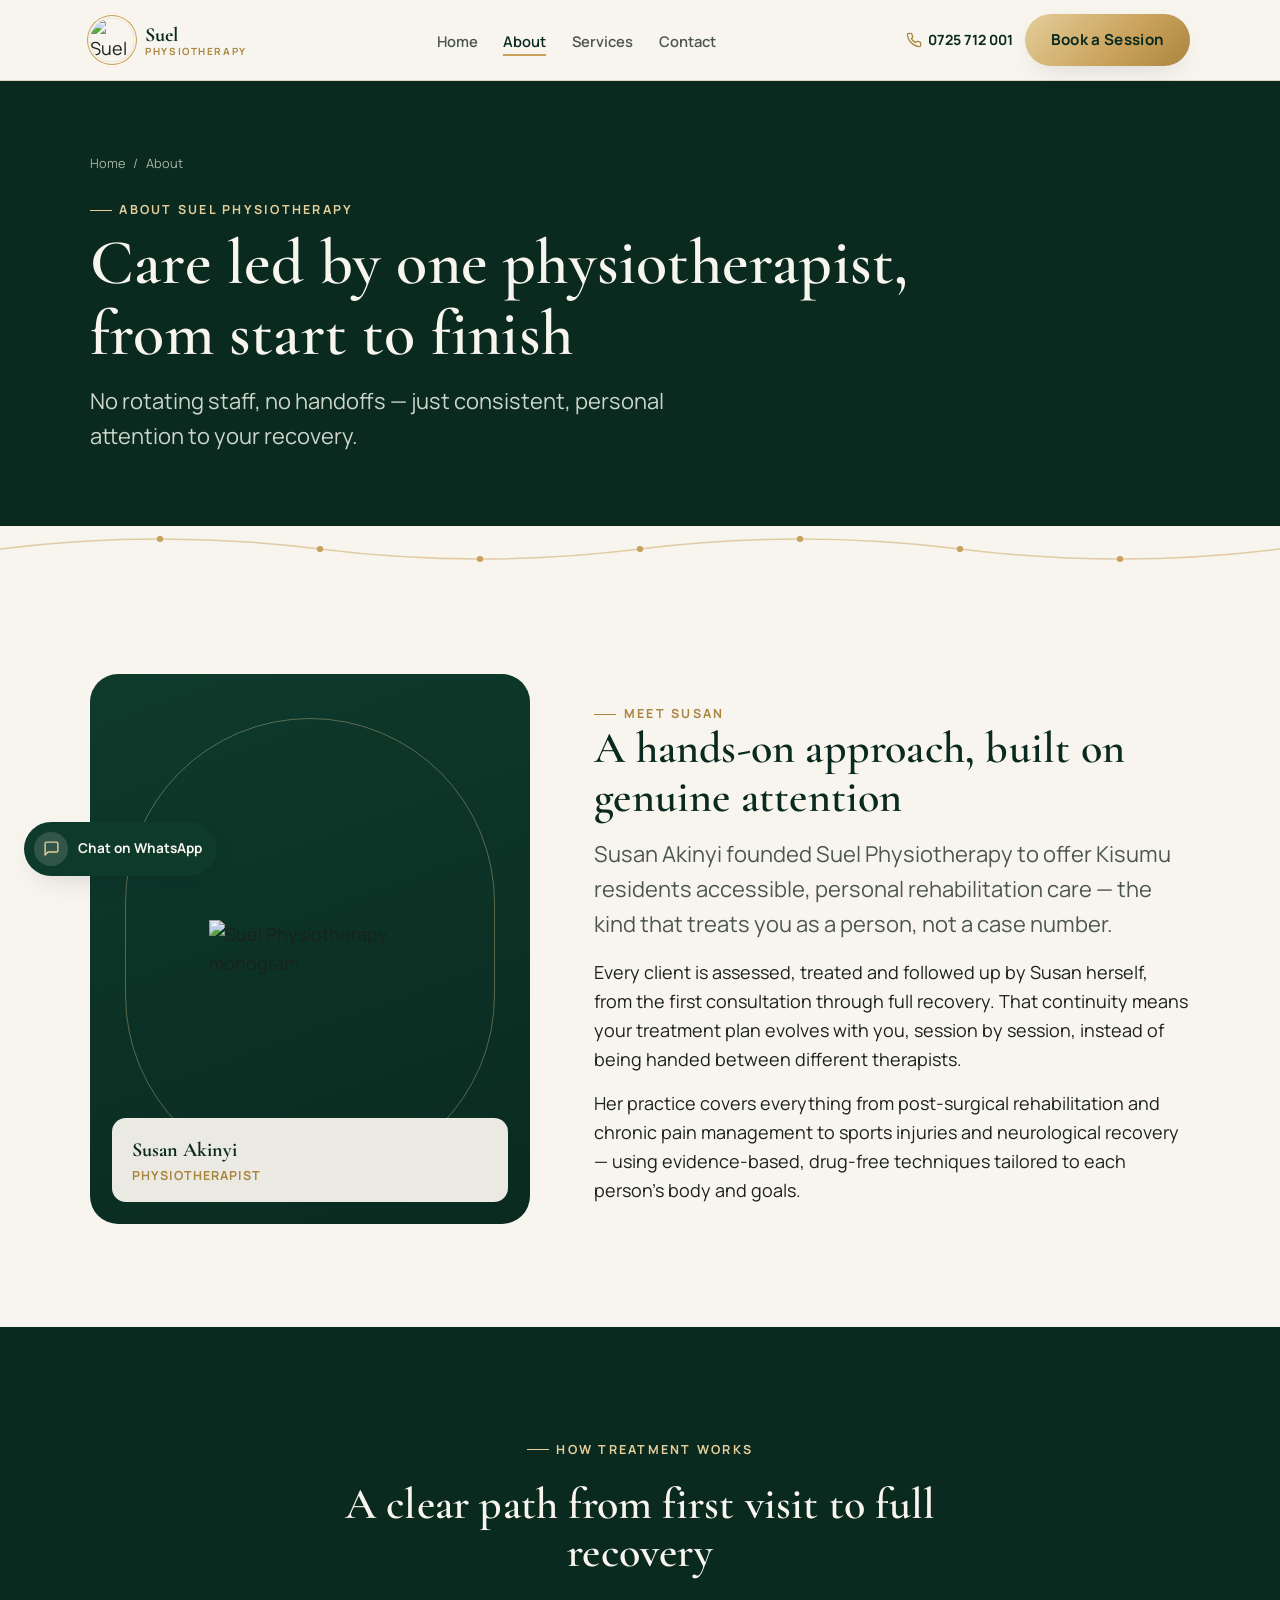
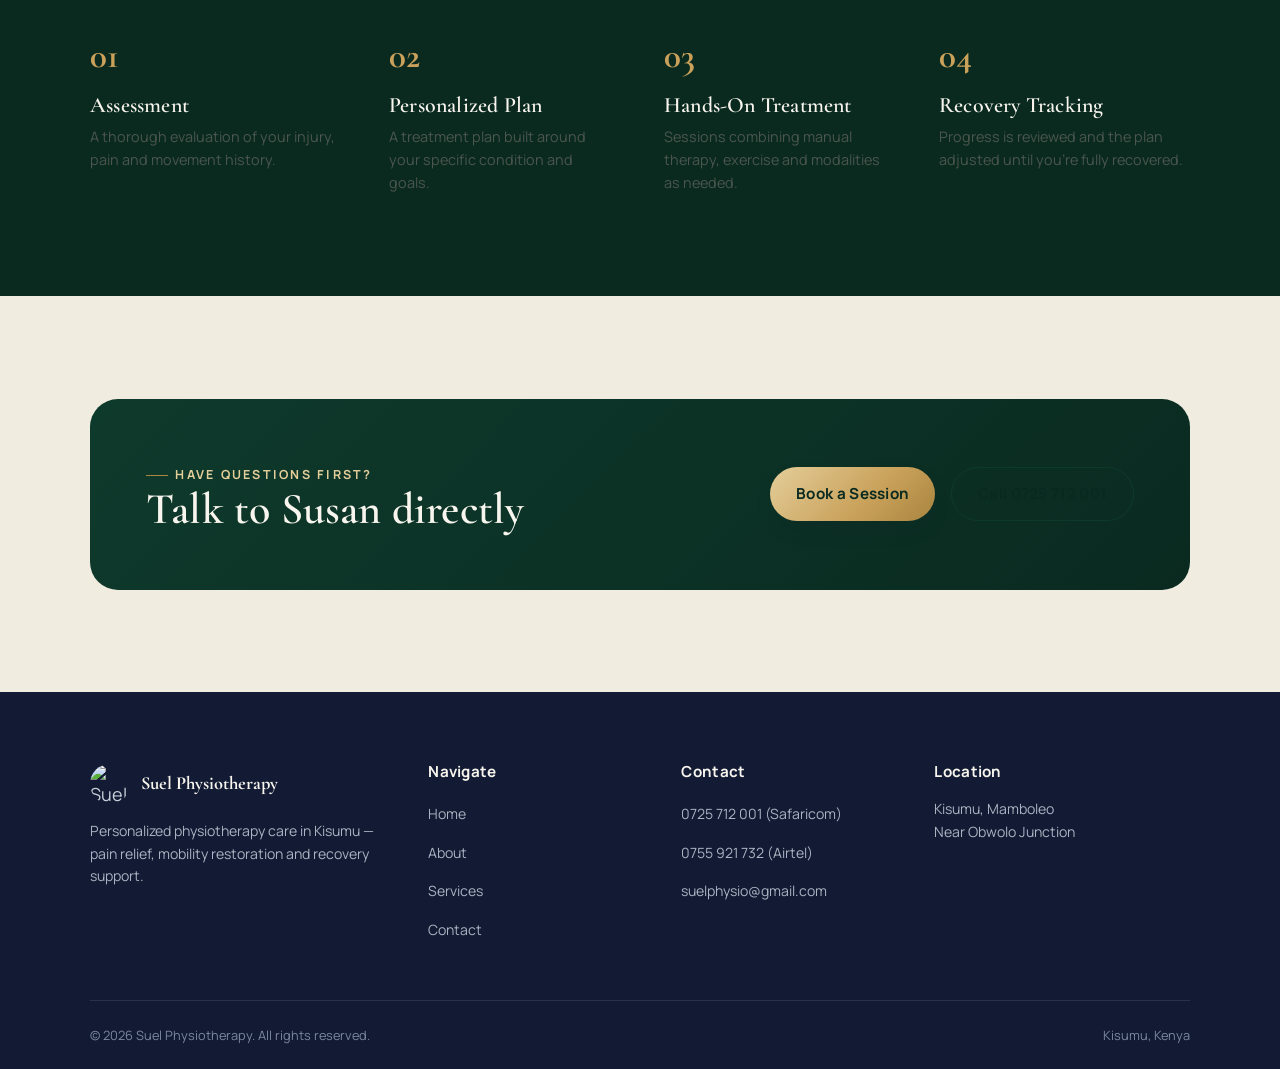
==== about.html @ ade8b3a9 "Initial commit" ====
<!DOCTYPE html>
<html lang="en">
<head>
<meta charset="UTF-8">
<meta name="viewport" content="width=device-width, initial-scale=1.0">
<title>About Susan Akinyi — Suel Physiotherapy</title>
<meta name="description" content="Meet Susan Akinyi, the physiotherapist behind Suel Physiotherapy in Kisumu. Learn her approach to personalized, hands-on recovery care.">
<link rel="icon" type="image/jpeg" href="assets/logo.jpg">
<link rel="stylesheet" href="css/styles.css">
</head>
<body>

<a class="visually-hidden" href="#main">Skip to content</a>

<header class="site-header">
  <nav class="nav container" aria-label="Primary">
    <a href="index.html" class="brand">
      <img src="assets/logo.jpg" alt="Suel Physiotherapy logo">
      <span class="brand-text">
        <span class="name">Suel</span>
        <span class="tag">Physiotherapy</span>
      </span>
    </a>
    <ul class="nav-links" id="navLinks">
      <li><a href="index.html">Home</a></li>
      <li><a href="about.html" aria-current="page">About</a></li>
      <li><a href="services.html">Services</a></li>
      <li><a href="contact.html">Contact</a></li>
    </ul>
    <div class="nav-cta">
      <a class="nav-call" href="tel:+254725712001">
        <svg viewBox="0 0 24 24" fill="none" stroke-width="2" stroke-linecap="round" stroke-linejoin="round"><path d="M22 16.92v3a2 2 0 0 1-2.18 2 19.79 19.79 0 0 1-8.63-3.07 19.5 19.5 0 0 1-6-6 19.79 19.79 0 0 1-3.07-8.67A2 2 0 0 1 4.11 2h3a2 2 0 0 1 2 1.72c.127.96.362 1.903.7 2.81a2 2 0 0 1-.45 2.11L8.09 9.91a16 16 0 0 0 6 6l1.27-1.27a2 2 0 0 1 2.11-.45c.907.338 1.85.573 2.81.7A2 2 0 0 1 22 16.92z"/></svg>
        0725 712 001
      </a>
      <a class="btn btn-primary" href="contact.html">Book a Session</a>
    </div>
    <button class="nav-toggle" id="navToggle" aria-label="Toggle menu" aria-expanded="false" aria-controls="navLinks">
      <span></span><span></span><span></span>
    </button>
  </nav>
</header>

<main id="main">

  <section class="page-intro on-dark">
    <div class="container">
      <div class="breadcrumb"><a href="index.html">Home</a> <span>/</span> <span>About</span></div>
      <span class="eyebrow">About Suel Physiotherapy</span>
      <h1>Care led by one physiotherapist,<br>from start to finish</h1>
      <p class="lede">No rotating staff, no handoffs — just consistent, personal attention to your recovery.</p>
    </div>
  </section>

  <svg class="spine-divider" viewBox="0 0 1200 46" preserveAspectRatio="none" aria-hidden="true">
    <path d="M0 23 Q150 3 300 23 T600 23 T900 23 T1200 23" fill="none" stroke-width="1.5" opacity="0.5"/>
    <circle cx="150" cy="13" r="3"/><circle cx="300" cy="23" r="3"/><circle cx="450" cy="33" r="3"/>
    <circle cx="600" cy="23" r="3"/><circle cx="750" cy="13" r="3"/><circle cx="900" cy="23" r="3"/><circle cx="1050" cy="33" r="3"/>
  </svg>

  <section>
    <div class="container split">
      <div class="split-media reveal">
        <div class="ring-deco"></div>
        <img src="assets/logo.jpg" alt="Suel Physiotherapy monogram">
        <div class="credential-pill">
          <div class="name">Susan Akinyi</div>
          <div class="role">Physiotherapist</div>
        </div>
      </div>
      <div class="split-copy reveal">
        <span class="eyebrow">Meet Susan</span>
        <h2>A hands-on approach, built on genuine attention</h2>
        <p class="lede">Susan Akinyi founded Suel Physiotherapy to offer Kisumu residents accessible, personal rehabilitation care — the kind that treats you as a person, not a case number.</p>
        <p>Every client is assessed, treated and followed up by Susan herself, from the first consultation through full recovery. That continuity means your treatment plan evolves with you, session by session, instead of being handed between different therapists.</p>
        <p>Her practice covers everything from post-surgical rehabilitation and chronic pain management to sports injuries and neurological recovery — using evidence-based, drug-free techniques tailored to each person's body and goals.</p>
      </div>
    </div>
  </section>

  <section class="bg-forest on-dark">
    <div class="container">
      <div class="section-head center reveal">
        <span class="eyebrow">How treatment works</span>
        <h2>A clear path from first visit to full recovery</h2>
      </div>

      <div class="steps">
        <div class="step reveal">
          <span class="step-index">01</span>
          <h4>Assessment</h4>
          <p>A thorough evaluation of your injury, pain and movement history.</p>
        </div>
        <div class="step reveal">
          <span class="step-index">02</span>
          <h4>Personalized Plan</h4>
          <p>A treatment plan built around your specific condition and goals.</p>
        </div>
        <div class="step reveal">
          <span class="step-index">03</span>
          <h4>Hands-On Treatment</h4>
          <p>Sessions combining manual therapy, exercise and modalities as needed.</p>
        </div>
        <div class="step reveal">
          <span class="step-index">04</span>
          <h4>Recovery Tracking</h4>
          <p>Progress is reviewed and the plan adjusted until you're fully recovered.</p>
        </div>
      </div>
    </div>
  </section>

  <section class="bg-alt">
    <div class="container">
      <div class="cta-banner reveal" style="background: linear-gradient(135deg, var(--forest), var(--forest-darker));">
        <div>
          <span class="eyebrow" style="color: var(--gold-soft);">Have questions first?</span>
          <h2>Talk to Susan directly</h2>
        </div>
        <div class="cta-actions">
          <a class="btn btn-primary" href="contact.html">Book a Session</a>
          <a class="btn btn-secondary" href="tel:+254725712001">Call 0725 712 001</a>
        </div>
      </div>
    </div>
  </section>

</main>

<footer class="site-footer">
  <div class="container">
    <div class="footer-grid">
      <div class="footer-col">
        <div class="footer-brand">
          <img src="assets/logo.jpg" alt="Suel Physiotherapy logo">
          <span class="name">Suel Physiotherapy</span>
        </div>
        <p class="desc">Personalized physiotherapy care in Kisumu — pain relief, mobility restoration and recovery support.</p>
      </div>
      <div class="footer-col">
        <h4>Navigate</h4>
        <ul>
          <li><a href="index.html">Home</a></li>
          <li><a href="about.html">About</a></li>
          <li><a href="services.html">Services</a></li>
          <li><a href="contact.html">Contact</a></li>
        </ul>
      </div>
      <div class="footer-col">
        <h4>Contact</h4>
        <ul>
          <li><a href="tel:+254725712001">0725 712 001 (Safaricom)</a></li>
          <li><a href="tel:+254755921732">0755 921 732 (Airtel)</a></li>
          <li><a href="mailto:suelphysio@gmail.com">suelphysio@gmail.com</a></li>
        </ul>
      </div>
      <div class="footer-col">
        <h4>Location</h4>
        <p>Kisumu, Mamboleo<br>Near Obwolo Junction</p>
      </div>
    </div>
    <div class="footer-bottom">
      <span>&copy; <span id="year"></span> Suel Physiotherapy. All rights reserved.</span>
      <span>Kisumu, Kenya</span>
    </div>
  </div>
</footer>

<a class="whatsapp-fab" href="https://wa.me/254755921732?text=Hi%20Suel%20Physiotherapy%2C%20I%27d%20like%20to%20book%20a%20session." target="_blank" rel="noopener">
  <span class="ic"><svg viewBox="0 0 24 24" fill="none" stroke-width="2" stroke-linecap="round" stroke-linejoin="round"><path d="M21 15a2 2 0 0 1-2 2H7l-4 4V5a2 2 0 0 1 2-2h14a2 2 0 0 1 2 2z"/></svg></span>
  <span>Chat on WhatsApp</span>
</a>

<button class="back-to-top" id="backToTop" aria-label="Back to top">
  <svg viewBox="0 0 24 24" fill="none" stroke-width="2" stroke-linecap="round" stroke-linejoin="round"><path d="M18 15l-6-6-6 6"/></svg>
</button>

<script src="js/main.js"></script>
</body>
</html>
---- css/styles.css ----
/* ==========================================================================
   SUEL PHYSIOTHERAPY — Design System
   Palette: forest green + navy + metallic gold, on a warm ivory canvas
   Type: Cormorant Garamond (display) + Manrope (body/utility)
   Signature motif: beaded spine curve (echoes the logo mark)
   ========================================================================== */

@import url('https://fonts.googleapis.com/css2?family=Cormorant+Garamond:ital,wght@0,400;0,500;0,600;0,700;1,500&family=Manrope:wght@400;500;600;700;800&display=swap');

:root {
  /* Color tokens */
  --forest: #0e3a2c;
  --forest-darker: #0a2a20;
  --forest-tint: #eaf1ec;
  --navy: #121b33;
  --gold: #c9a15a;
  --gold-soft: #e4ce9a;
  --gold-dim: #a9853f;
  --cream: #f8f5ee;
  --cream-alt: #f1ece0;
  --ink: #1b211d;
  --ink-soft: #4b564e;
  --ink-faint: #7c887f;
  --line: #ddd5c2;
  --white: #ffffff;

  /* Type scale */
  --font-display: 'Cormorant Garamond', Georgia, serif;
  --font-body: 'Manrope', -apple-system, BlinkMacSystemFont, 'Segoe UI', sans-serif;

  --step-0: clamp(1rem, 0.95rem + 0.25vw, 1.125rem);
  --step-1: clamp(1.125rem, 1.05rem + 0.4vw, 1.375rem);
  --step-2: clamp(1.5rem, 1.35rem + 0.75vw, 2rem);
  --step-3: clamp(2rem, 1.7rem + 1.4vw, 2.75rem);
  --step-4: clamp(2.5rem, 2rem + 2.5vw, 4rem);

  /* Layout */
  --container: 1180px;
  --radius-sm: 6px;
  --radius-md: 14px;
  --radius-lg: 28px;
  --shadow-soft: 0 20px 50px -25px rgba(14, 58, 44, 0.35);
  --shadow-card: 0 10px 30px -15px rgba(18, 27, 51, 0.25);
  --ease: cubic-bezier(0.22, 1, 0.36, 1);
}

/* ---------- Reset ---------- */
*, *::before, *::after { box-sizing: border-box; }
html { scroll-behavior: smooth; }
@media (prefers-reduced-motion: reduce) {
  html { scroll-behavior: auto; }
  *, *::before, *::after {
    animation-duration: 0.01ms !important;
    animation-iteration-count: 1 !important;
    transition-duration: 0.01ms !important;
    scroll-behavior: auto !important;
  }
}
body, h1, h2, h3, h4, p, figure, blockquote { margin: 0; }
ul, ol { margin: 0; padding: 0; list-style: none; }
img { max-width: 100%; display: block; }
a { color: inherit; text-decoration: none; }
button { font: inherit; cursor: pointer; border: none; background: none; color: inherit; }
input, textarea, select { font: inherit; color: inherit; }

body {
  font-family: var(--font-body);
  background: var(--cream);
  color: var(--ink);
  font-size: var(--step-0);
  line-height: 1.6;
  -webkit-font-smoothing: antialiased;
}

.container {
  width: 100%;
  max-width: var(--container);
  margin-inline: auto;
  padding-inline: clamp(1.25rem, 4vw, 2.5rem);
}

/* visible keyboard focus everywhere */
a:focus-visible, button:focus-visible, input:focus-visible,
textarea:focus-visible, select:focus-visible {
  outline: 2px solid var(--gold);
  outline-offset: 3px;
  border-radius: 4px;
}

.visually-hidden {
  position: absolute; width: 1px; height: 1px;
  padding: 0; margin: -1px; overflow: hidden;
  clip: rect(0,0,0,0); white-space: nowrap; border: 0;
}

/* ---------- Typography helpers ---------- */
h1, h2, h3, h4 {
  font-family: var(--font-display);
  font-weight: 600;
  color: var(--forest-darker);
  line-height: 1.1;
  letter-spacing: 0.2px;
}
h1 { font-size: var(--step-4); }
h2 { font-size: var(--step-3); }
h3 { font-size: var(--step-2); font-weight: 600; }
h4 { font-size: var(--step-1); font-weight: 600; }

.eyebrow {
  display: inline-flex;
  align-items: center;
  gap: 0.6em;
  font-family: var(--font-body);
  font-size: 0.78rem;
  font-weight: 700;
  letter-spacing: 0.18em;
  text-transform: uppercase;
  color: var(--gold-dim);
}
.eyebrow::before {
  content: '';
  width: 22px;
  height: 1px;
  background: var(--gold-dim);
}

.lede {
  font-size: var(--step-1);
  color: var(--ink-soft);
  max-width: 46ch;
}

.on-dark { color: var(--cream); }
.on-dark h1, .on-dark h2, .on-dark h3, .on-dark h4 { color: var(--cream); }
.on-dark .lede { color: #cdd6cd; }
.on-dark .eyebrow { color: var(--gold-soft); }
.on-dark .eyebrow::before { background: var(--gold-soft); }

/* ---------- Buttons ---------- */
.btn {
  display: inline-flex;
  align-items: center;
  justify-content: center;
  gap: 0.6em;
  padding: 0.9em 1.7em;
  border-radius: 999px;
  font-weight: 700;
  font-size: 0.95rem;
  letter-spacing: 0.02em;
  transition: transform 0.25s var(--ease), box-shadow 0.25s var(--ease), background 0.25s var(--ease), color 0.25s var(--ease);
  white-space: nowrap;
}
.btn-primary {
  background: linear-gradient(135deg, var(--gold-soft), var(--gold) 60%, var(--gold-dim));
  color: var(--forest-darker);
  box-shadow: var(--shadow-card);
}
.btn-primary:hover { transform: translateY(-2px); box-shadow: 0 16px 30px -12px rgba(201, 161, 90, 0.55); }
.btn-secondary {
  background: transparent;
  color: var(--forest-darker);
  border: 1.5px solid var(--forest);
}
.btn-secondary:hover { background: var(--forest); color: var(--cream); transform: translateY(-2px); }
.on-dark .btn-secondary { color: var(--cream); border-color: rgba(248,245,238,0.45); }
.on-dark .btn-secondary:hover { background: var(--cream); color: var(--forest-darker); }
.btn-block { width: 100%; }
.btn[disabled] { opacity: 0.6; pointer-events: none; }

/* ---------- Header / Nav ---------- */
.site-header {
  position: sticky;
  top: 0;
  z-index: 100;
  background: rgba(248, 245, 238, 0.9);
  backdrop-filter: blur(10px);
  border-bottom: 1px solid var(--line);
}
.nav {
  display: flex;
  align-items: center;
  justify-content: space-between;
  padding-block: 0.9rem;
}
.brand {
  display: flex;
  align-items: center;
  gap: 0.7rem;
}
.brand img {
  width: 44px;
  height: 44px;
  border-radius: 50%;
  object-fit: cover;
  box-shadow: 0 0 0 2px var(--cream), 0 0 0 3px var(--gold);
}
.brand-text {
  display: flex;
  flex-direction: column;
  line-height: 1.1;
}
.brand-text .name {
  font-family: var(--font-display);
  font-weight: 700;
  font-size: 1.25rem;
  color: var(--forest-darker);
}
.brand-text .tag {
  font-size: 0.62rem;
  letter-spacing: 0.16em;
  text-transform: uppercase;
  color: var(--gold-dim);
  font-weight: 700;
}

.nav-links {
  display: flex;
  align-items: center;
  gap: clamp(1rem, 2vw, 2.2rem);
}
.nav-links a {
  font-weight: 600;
  font-size: 0.92rem;
  color: var(--ink-soft);
  position: relative;
  padding-block: 0.3rem;
}
.nav-links a::after {
  content: '';
  position: absolute;
  left: 0; bottom: 0;
  height: 2px;
  width: 0;
  background: var(--gold);
  transition: width 0.3s var(--ease);
}
.nav-links a:hover, .nav-links a[aria-current="page"] { color: var(--forest-darker); }
.nav-links a:hover::after, .nav-links a[aria-current="page"]::after { width: 100%; }

.nav-cta { display: flex; align-items: center; gap: 0.75rem; }
.nav-call {
  display: flex;
  align-items: center;
  gap: 0.4rem;
  font-weight: 700;
  font-size: 0.88rem;
  color: var(--forest-darker);
}
.nav-call svg { width: 16px; height: 16px; stroke: var(--gold-dim); }

.nav-toggle {
  display: none;
  flex-direction: column;
  gap: 5px;
  padding: 8px;
}
.nav-toggle span {
  width: 24px; height: 2px;
  background: var(--forest-darker);
  border-radius: 2px;
  transition: transform 0.3s var(--ease), opacity 0.3s var(--ease);
}

@media (max-width: 860px) {
  .nav-links {
    position: fixed;
    inset: 0 0 auto auto;
    top: 0;
    height: 100vh;
    width: min(78vw, 320px);
    background: var(--forest-darker);
    flex-direction: column;
    justify-content: center;
    align-items: flex-start;
    padding: 2rem clamp(1.5rem, 6vw, 2.5rem);
    transform: translateX(100%);
    transition: transform 0.4s var(--ease);
  }
  .nav-links.is-open { transform: translateX(0); }
  .nav-links a { color: var(--cream); font-size: 1.15rem; }
  .nav-links a::after { background: var(--gold-soft); }
  .nav-cta { display: none; }
  .nav-toggle { display: flex; }
  .nav-toggle[aria-expanded="true"] span:nth-child(1) { transform: translateY(7px) rotate(45deg); }
  .nav-toggle[aria-expanded="true"] span:nth-child(2) { opacity: 0; }
  .nav-toggle[aria-expanded="true"] span:nth-child(3) { transform: translateY(-7px) rotate(-45deg); }
}

/* ---------- Sections ---------- */
section { padding-block: clamp(3.5rem, 8vw, 6.5rem); }
.section-head { max-width: 640px; margin-bottom: clamp(2rem, 5vw, 3.25rem); }
.section-head.center { margin-inline: auto; text-align: center; }
.section-head > .eyebrow { margin-bottom: 0.9rem; }
.section-head h2 { margin-top: 0.35rem; }
.section-head .lede { margin-top: 0.9rem; }
.section-head.center .lede { margin-inline: auto; }

.bg-forest { background: var(--forest-darker); }
.bg-alt { background: var(--cream-alt); }
.bg-navy { background: var(--navy); }

/* ---------- Spine motif (signature element) ---------- */
.spine-divider {
  width: 100%;
  height: 46px;
  display: block;
}
.spine-divider path { stroke: var(--gold); }
.spine-divider circle { fill: var(--gold); }

.spine-watermark {
  position: absolute;
  pointer-events: none;
  opacity: 0.08;
  z-index: 0;
}

/* ---------- Hero ---------- */
.hero {
  position: relative;
  overflow: hidden;
  background: radial-gradient(120% 100% at 100% 0%, #123f30 0%, var(--forest-darker) 55%);
  padding-block: clamp(3rem, 9vw, 6rem);
}
.hero-grid {
  display: grid;
  grid-template-columns: 1.1fr 0.9fr;
  gap: clamp(2rem, 5vw, 4rem);
  align-items: center;
}
.hero-copy .eyebrow { color: var(--gold-soft); }
.hero-copy h1 {
  margin-top: 0.6rem;
  color: var(--cream);
}
.hero-copy h1 em {
  font-style: italic;
  color: var(--gold-soft);
}
.hero-copy .lede { margin-top: 1.1rem; color: #d3dbd2; }
.hero-actions {
  display: flex;
  flex-wrap: wrap;
  gap: 1rem;
  margin-top: 2rem;
}
.hero-trust {
  display: flex;
  gap: clamp(1.25rem, 3vw, 2.5rem);
  margin-top: 2.75rem;
  flex-wrap: wrap;
}
.hero-trust div strong {
  display: block;
  font-family: var(--font-display);
  font-size: 1.9rem;
  color: var(--gold-soft);
}
.hero-trust div span {
  font-size: 0.78rem;
  color: #b9c3b8;
  letter-spacing: 0.02em;
}

.hero-visual {
  position: relative;
  aspect-ratio: 1 / 1;
  display: flex;
  align-items: center;
  justify-content: center;
}
.hero-ring {
  position: absolute;
  border-radius: 50%;
  border: 1px solid rgba(228, 206, 154, 0.25);
}
.hero-ring.r1 { inset: 0; }
.hero-ring.r2 { inset: 10%; border-color: rgba(228, 206, 154, 0.4); }
.hero-badge {
  position: relative;
  width: 62%;
  aspect-ratio: 1/1;
  border-radius: 50%;
  background: linear-gradient(155deg, #163f30, #0a2a20);
  box-shadow: 0 30px 70px -25px rgba(0,0,0,0.6), inset 0 0 0 2px rgba(201,161,90,0.5);
  display: flex;
  align-items: center;
  justify-content: center;
  overflow: hidden;
}
.hero-badge img { width: 78%; border-radius: 50%; }
.hero-float-card {
  position: absolute;
  background: var(--cream);
  color: var(--ink);
  padding: 0.9rem 1.15rem;
  border-radius: var(--radius-md);
  box-shadow: var(--shadow-soft);
  display: flex;
  align-items: center;
  gap: 0.7rem;
  font-size: 0.85rem;
  font-weight: 700;
  max-width: 190px;
}
.hero-float-card.fc-1 { top: 6%; left: -6%; }
.hero-float-card.fc-2 { bottom: 4%; right: -8%; }
.hero-float-card .dot {
  width: 34px; height: 34px;
  border-radius: 50%;
  background: var(--forest-tint);
  display: flex; align-items: center; justify-content: center;
  flex-shrink: 0;
}
.hero-float-card .dot svg { width: 17px; height: 17px; stroke: var(--forest); }
.hero-float-card span { color: var(--ink-faint); font-weight: 600; display: block; font-size: 0.72rem; }

@media (max-width: 900px) {
  .hero-grid { grid-template-columns: 1fr; }
  .hero-visual { max-width: 380px; margin-inline: auto; }
  .hero-float-card { display: none; }
}

/* ---------- Why grid ---------- */
.why-grid {
  display: grid;
  grid-template-columns: repeat(4, 1fr);
  gap: 1.5rem;
}
.why-card {
  background: var(--white);
  border: 1px solid var(--line);
  border-radius: var(--radius-md);
  padding: 1.75rem 1.5rem;
  transition: transform 0.3s var(--ease), box-shadow 0.3s var(--ease), border-color 0.3s var(--ease);
}
.why-card:hover { transform: translateY(-6px); box-shadow: var(--shadow-card); border-color: var(--gold-soft); }
.why-icon {
  width: 48px; height: 48px;
  border-radius: 50%;
  background: var(--forest-tint);
  display: flex; align-items: center; justify-content: center;
  margin-bottom: 1.1rem;
}
.why-icon svg { width: 22px; height: 22px; stroke: var(--forest); }
.why-card h4 { margin-bottom: 0.5rem; }
.why-card p { color: var(--ink-soft); font-size: 0.92rem; }

@media (max-width: 900px) { .why-grid { grid-template-columns: repeat(2, 1fr); } }
@media (max-width: 560px) { .why-grid { grid-template-columns: 1fr; } }

/* ---------- Services ---------- */
.services-grid {
  display: grid;
  grid-template-columns: repeat(3, 1fr);
  gap: 1.5rem;
}
.service-card {
  background: var(--white);
  border-radius: var(--radius-md);
  padding: 1.9rem;
  border: 1px solid var(--line);
  position: relative;
  transition: transform 0.3s var(--ease), box-shadow 0.3s var(--ease);
}
.service-card:hover { transform: translateY(-5px); box-shadow: var(--shadow-card); }
.service-num {
  font-family: var(--font-display);
  font-size: 1rem;
  color: var(--gold-dim);
  font-weight: 700;
  letter-spacing: 0.05em;
}
.service-card h3 { margin-top: 0.6rem; font-size: var(--step-1); }
.service-card p { margin-top: 0.6rem; color: var(--ink-soft); font-size: 0.92rem; }

@media (max-width: 900px) { .services-grid { grid-template-columns: repeat(2, 1fr); } }
@media (max-width: 620px) { .services-grid { grid-template-columns: 1fr; } }

.services-cta {
  margin-top: 2.5rem;
  display: flex;
  align-items: center;
  justify-content: space-between;
  gap: 1.5rem;
  flex-wrap: wrap;
  background: var(--forest-tint);
  border-radius: var(--radius-lg);
  padding: 2rem clamp(1.5rem, 4vw, 2.5rem);
}

/* ---------- About teaser / split ---------- */
.split {
  display: grid;
  grid-template-columns: 0.85fr 1.15fr;
  gap: clamp(2rem, 5vw, 4rem);
  align-items: center;
}
.split-media {
  position: relative;
  aspect-ratio: 4/5;
  border-radius: var(--radius-lg);
  background: linear-gradient(160deg, var(--forest), var(--forest-darker));
  display: flex;
  align-items: center;
  justify-content: center;
  overflow: hidden;
}
.split-media img { width: 46%; opacity: 0.95; }
.split-media .ring-deco {
  position: absolute; inset: 8%;
  border: 1px solid rgba(228,206,154,0.35);
  border-radius: 999px;
}
.credential-pill {
  position: absolute;
  bottom: 1.4rem; left: 1.4rem; right: 1.4rem;
  background: rgba(248,245,238,0.95);
  backdrop-filter: blur(6px);
  border-radius: var(--radius-md);
  padding: 1rem 1.2rem;
}
.credential-pill .name { font-family: var(--font-display); font-weight: 700; font-size: 1.25rem; color: var(--forest-darker); }
.credential-pill .role { font-size: 0.78rem; letter-spacing: 0.08em; text-transform: uppercase; color: var(--gold-dim); font-weight: 700; }

.split-copy .lede { margin-top: 1rem; }
.split-copy p + p { margin-top: 1rem; }

@media (max-width: 860px) {
  .split { grid-template-columns: 1fr; }
  .split-media { max-width: 340px; margin-inline: auto; }
}

/* ---------- Approach steps (real sequence -> numbered) ---------- */
.steps {
  display: grid;
  grid-template-columns: repeat(4, 1fr);
  gap: 0;
  position: relative;
}
.step {
  padding: 0 1.5rem;
  position: relative;
}
.step:first-child { padding-left: 0; }
.step:last-child { padding-right: 0; }
.step-index {
  font-family: var(--font-display);
  font-size: 2.2rem;
  color: var(--gold);
  font-weight: 700;
}
.step h4 { margin-top: 0.5rem; }
.step p { margin-top: 0.5rem; color: var(--ink-soft); font-size: 0.9rem; }
.step-connector {
  position: absolute;
  top: 1.6rem;
  left: -1.5rem;
  width: 3rem;
  height: 20px;
}
.step:first-child .step-connector { display: none; }

@media (max-width: 900px) {
  .steps { grid-template-columns: 1fr; gap: 2rem; }
  .step { padding: 0; padding-left: 1.5rem; border-left: 2px solid var(--line); }
  .step-connector { display: none; }
}

/* ---------- Testimonial / quote strip ---------- */
.quote-strip {
  text-align: center;
  max-width: 760px;
  margin-inline: auto;
}
.quote-strip blockquote {
  font-family: var(--font-display);
  font-style: italic;
  font-size: clamp(1.4rem, 2.4vw, 2rem);
  color: var(--cream);
  line-height: 1.4;
}
.quote-strip cite {
  display: block;
  margin-top: 1.5rem;
  font-style: normal;
  font-weight: 700;
  font-size: 0.85rem;
  letter-spacing: 0.06em;
  text-transform: uppercase;
  color: var(--gold-soft);
}

/* ---------- CTA banner ---------- */
.cta-banner {
  border-radius: var(--radius-lg);
  padding: clamp(2.25rem, 5vw, 3.5rem);
  background: linear-gradient(135deg, var(--forest), var(--forest-darker));
  display: flex;
  align-items: center;
  justify-content: space-between;
  gap: 2rem;
  flex-wrap: wrap;
  position: relative;
  overflow: hidden;
}
.cta-banner h2 { color: var(--cream); }
.cta-actions { display: flex; gap: 1rem; flex-wrap: wrap; }

/* ---------- Footer ---------- */
.site-footer { background: var(--navy); color: #c7cfda; padding-top: clamp(3rem, 6vw, 4.5rem); }
.footer-grid {
  display: grid;
  grid-template-columns: 1.4fr 1fr 1fr 1.2fr;
  gap: 2.5rem;
  padding-bottom: 3rem;
  border-bottom: 1px solid rgba(255,255,255,0.1);
}
.footer-brand { display: flex; align-items: center; gap: 0.7rem; margin-bottom: 1rem; }
.footer-brand img { width: 40px; height: 40px; border-radius: 50%; }
.footer-brand .name { font-family: var(--font-display); font-weight: 700; font-size: 1.15rem; color: var(--cream); }
.site-footer h4 { color: var(--cream); font-size: 0.95rem; margin-bottom: 1.1rem; font-family: var(--font-body); font-weight: 700; letter-spacing: 0.02em; }
.footer-col p, .footer-col a { font-size: 0.88rem; color: #a9b3c2; }
.footer-col li { margin-bottom: 0.6rem; }
.footer-col a:hover { color: var(--gold-soft); }
.footer-col .desc { max-width: 32ch; color: #a9b3c2; }
.footer-bottom {
  display: flex; justify-content: space-between; align-items: center;
  padding-block: 1.5rem; font-size: 0.8rem; color: #7c88a0; flex-wrap: wrap; gap: 0.75rem;
}
@media (max-width: 860px) {
  .footer-grid { grid-template-columns: 1fr 1fr; }
}
@media (max-width: 560px) {
  .footer-grid { grid-template-columns: 1fr; }
}

/* ---------- Page intro banner (used on inner pages) ---------- */
.page-intro {
  background: var(--forest-darker);
  padding-block: clamp(3rem, 7vw, 4.5rem);
  position: relative;
  overflow: hidden;
}
.page-intro .eyebrow { color: var(--gold-soft); }
.page-intro h1 { color: var(--cream); margin-top: 0.5rem; }
.page-intro .lede { color: #cdd6cd; margin-top: 0.9rem; }
.breadcrumb { font-size: 0.8rem; color: #a7b3a6; margin-bottom: 1rem; display: flex; gap: 0.5rem; align-items: center; }
.breadcrumb a:hover { color: var(--gold-soft); }

/* ---------- Contact page ---------- */
.contact-grid {
  display: grid;
  grid-template-columns: 1fr 1.15fr;
  gap: clamp(2rem, 4vw, 3.5rem);
  align-items: start;
}
.contact-card {
  background: var(--white);
  border: 1px solid var(--line);
  border-radius: var(--radius-lg);
  padding: clamp(1.75rem, 3vw, 2.5rem);
}
.contact-item {
  display: flex;
  gap: 1rem;
  align-items: flex-start;
  padding-block: 1rem;
  border-bottom: 1px solid var(--line);
}
.contact-item:last-child { border-bottom: none; }
.contact-item .dot {
  width: 42px; height: 42px; flex-shrink: 0;
  border-radius: 50%;
  background: var(--forest-tint);
  display: flex; align-items: center; justify-content: center;
}
.contact-item .dot svg { width: 19px; height: 19px; stroke: var(--forest); }
.contact-item h4 { font-size: 1rem; margin-bottom: 0.25rem; }
.contact-item p, .contact-item a { color: var(--ink-soft); font-size: 0.92rem; display: block; }
.contact-item a:hover { color: var(--forest); }

.map-wrap {
  margin-top: 1.75rem;
  border-radius: var(--radius-md);
  overflow: hidden;
  border: 1px solid var(--line);
  aspect-ratio: 16/10;
}
.map-wrap iframe { width: 100%; height: 100%; border: 0; }

.form-card {
  background: var(--white);
  border: 1px solid var(--line);
  border-radius: var(--radius-lg);
  padding: clamp(1.75rem, 3vw, 2.75rem);
}
.form-row { display: grid; grid-template-columns: 1fr 1fr; gap: 1.1rem; }
.field { margin-bottom: 1.1rem; }
.field label {
  display: block;
  font-size: 0.82rem;
  font-weight: 700;
  color: var(--forest-darker);
  margin-bottom: 0.45rem;
  letter-spacing: 0.01em;
}
.field .req { color: var(--gold-dim); }
.field input, .field select, .field textarea {
  width: 100%;
  padding: 0.85em 1em;
  border: 1.5px solid var(--line);
  border-radius: var(--radius-sm);
  background: var(--cream);
  transition: border-color 0.25s var(--ease), background 0.25s var(--ease);
}
.field input:focus, .field select:focus, .field textarea:focus {
  border-color: var(--gold);
  background: var(--white);
  outline: none;
}
.field textarea { min-height: 110px; resize: vertical; }
.field-hint { font-size: 0.78rem; color: var(--ink-faint); margin-top: 0.4rem; }
.field-error {
  font-size: 0.78rem;
  color: #a13f3f;
  margin-top: 0.4rem;
  display: none;
}
.field.has-error input, .field.has-error select, .field.has-error textarea { border-color: #a13f3f; }
.field.has-error .field-error { display: block; }

.form-note {
  display: flex;
  gap: 0.7rem;
  align-items: flex-start;
  background: var(--forest-tint);
  border-radius: var(--radius-sm);
  padding: 0.9rem 1rem;
  font-size: 0.83rem;
  color: var(--ink-soft);
  margin-bottom: 1.4rem;
}
.form-note svg { width: 18px; height: 18px; stroke: var(--forest); flex-shrink: 0; margin-top: 2px; }

.form-status {
  margin-top: 1rem;
  padding: 0.9rem 1.1rem;
  border-radius: var(--radius-sm);
  font-size: 0.88rem;
  font-weight: 600;
  display: none;
}
.form-status.is-visible { display: block; }
.form-status.success { background: var(--forest-tint); color: var(--forest-darker); }
.form-status.error { background: #fbeceb; color: #8a2f2f; }

@media (max-width: 900px) {
  .contact-grid { grid-template-columns: 1fr; }
}
@media (max-width: 560px) {
  .form-row { grid-template-columns: 1fr; }
}

/* ---------- FAQ (accordion) ---------- */
.accordion { border-top: 1px solid var(--line); }
.acc-item { border-bottom: 1px solid var(--line); }
.acc-trigger {
  width: 100%;
  display: flex;
  align-items: center;
  justify-content: space-between;
  padding: 1.25rem 0.25rem;
  text-align: left;
  font-family: var(--font-display);
  font-size: 1.15rem;
  font-weight: 600;
  color: var(--forest-darker);
}
.acc-trigger .plus {
  width: 26px; height: 26px;
  border-radius: 50%;
  border: 1.5px solid var(--gold);
  position: relative;
  flex-shrink: 0;
  margin-left: 1rem;
  transition: transform 0.3s var(--ease);
}
.acc-trigger .plus::before, .acc-trigger .plus::after {
  content: '';
  position: absolute;
  background: var(--gold-dim);
  top: 50%; left: 50%;
}
.acc-trigger .plus::before { width: 10px; height: 1.5px; transform: translate(-50%,-50%); }
.acc-trigger .plus::after { width: 1.5px; height: 10px; transform: translate(-50%,-50%); transition: opacity 0.3s var(--ease); }
.acc-item.is-open .acc-trigger .plus::after { opacity: 0; }
.acc-item.is-open .acc-trigger .plus { transform: rotate(180deg); }
.acc-panel {
  max-height: 0;
  overflow: hidden;
  transition: max-height 0.35s var(--ease);
}
.acc-panel p { padding: 0 0.25rem 1.4rem; color: var(--ink-soft); max-width: 65ch; }

/* ---------- Utility ---------- */
.reveal { opacity: 0; transform: translateY(18px); transition: opacity 0.7s var(--ease), transform 0.7s var(--ease); }
.reveal.is-visible { opacity: 1; transform: translateY(0); }

.two-col { display: grid; grid-template-columns: 1fr 1fr; gap: 2.5rem; }
@media (max-width: 860px) { .two-col { grid-template-columns: 1fr; } }

.badge-list { display: flex; flex-wrap: wrap; gap: 0.6rem; margin-top: 1.2rem; }
.badge-list li {
  font-size: 0.8rem;
  font-weight: 700;
  padding: 0.5em 0.9em;
  border-radius: 999px;
  background: var(--forest-tint);
  color: var(--forest-darker);
}

.back-to-top {
  position: fixed;
  bottom: 1.5rem;
  right: 1.5rem;
  width: 46px;
  height: 46px;
  border-radius: 50%;
  background: var(--forest);
  color: var(--cream);
  display: flex;
  align-items: center;
  justify-content: center;
  box-shadow: var(--shadow-card);
  opacity: 0;
  visibility: hidden;
  transform: translateY(10px);
  transition: opacity 0.3s var(--ease), transform 0.3s var(--ease), visibility 0.3s;
  z-index: 90;
}
.back-to-top.is-visible { opacity: 1; visibility: visible; transform: translateY(0); }
.back-to-top svg { width: 18px; height: 18px; stroke: currentColor; }

.whatsapp-fab {
  position: fixed;
  bottom: 1.5rem;
  left: 1.5rem;
  display: flex;
  align-items: center;
  gap: 0.6rem;
  background: var(--forest);
  color: var(--cream);
  padding: 0.75em 1.1em 0.75em 0.75em;
  border-radius: 999px;
  box-shadow: var(--shadow-card);
  font-size: 0.85rem;
  font-weight: 700;
  z-index: 90;
  transition: transform 0.25s var(--ease);
}
.whatsapp-fab:hover { transform: translateY(-3px); }
.whatsapp-fab .ic {
  width: 34px; height: 34px;
  border-radius: 50%;
  background: rgba(248,245,238,0.15);
  display: flex; align-items: center; justify-content: center;
}
.whatsapp-fab .ic svg { width: 17px; height: 17px; stroke: var(--gold-soft); }

@media (max-width: 560px) {
  .whatsapp-fab span { display: none; }
  .whatsapp-fab { padding: 0.7rem; }
}
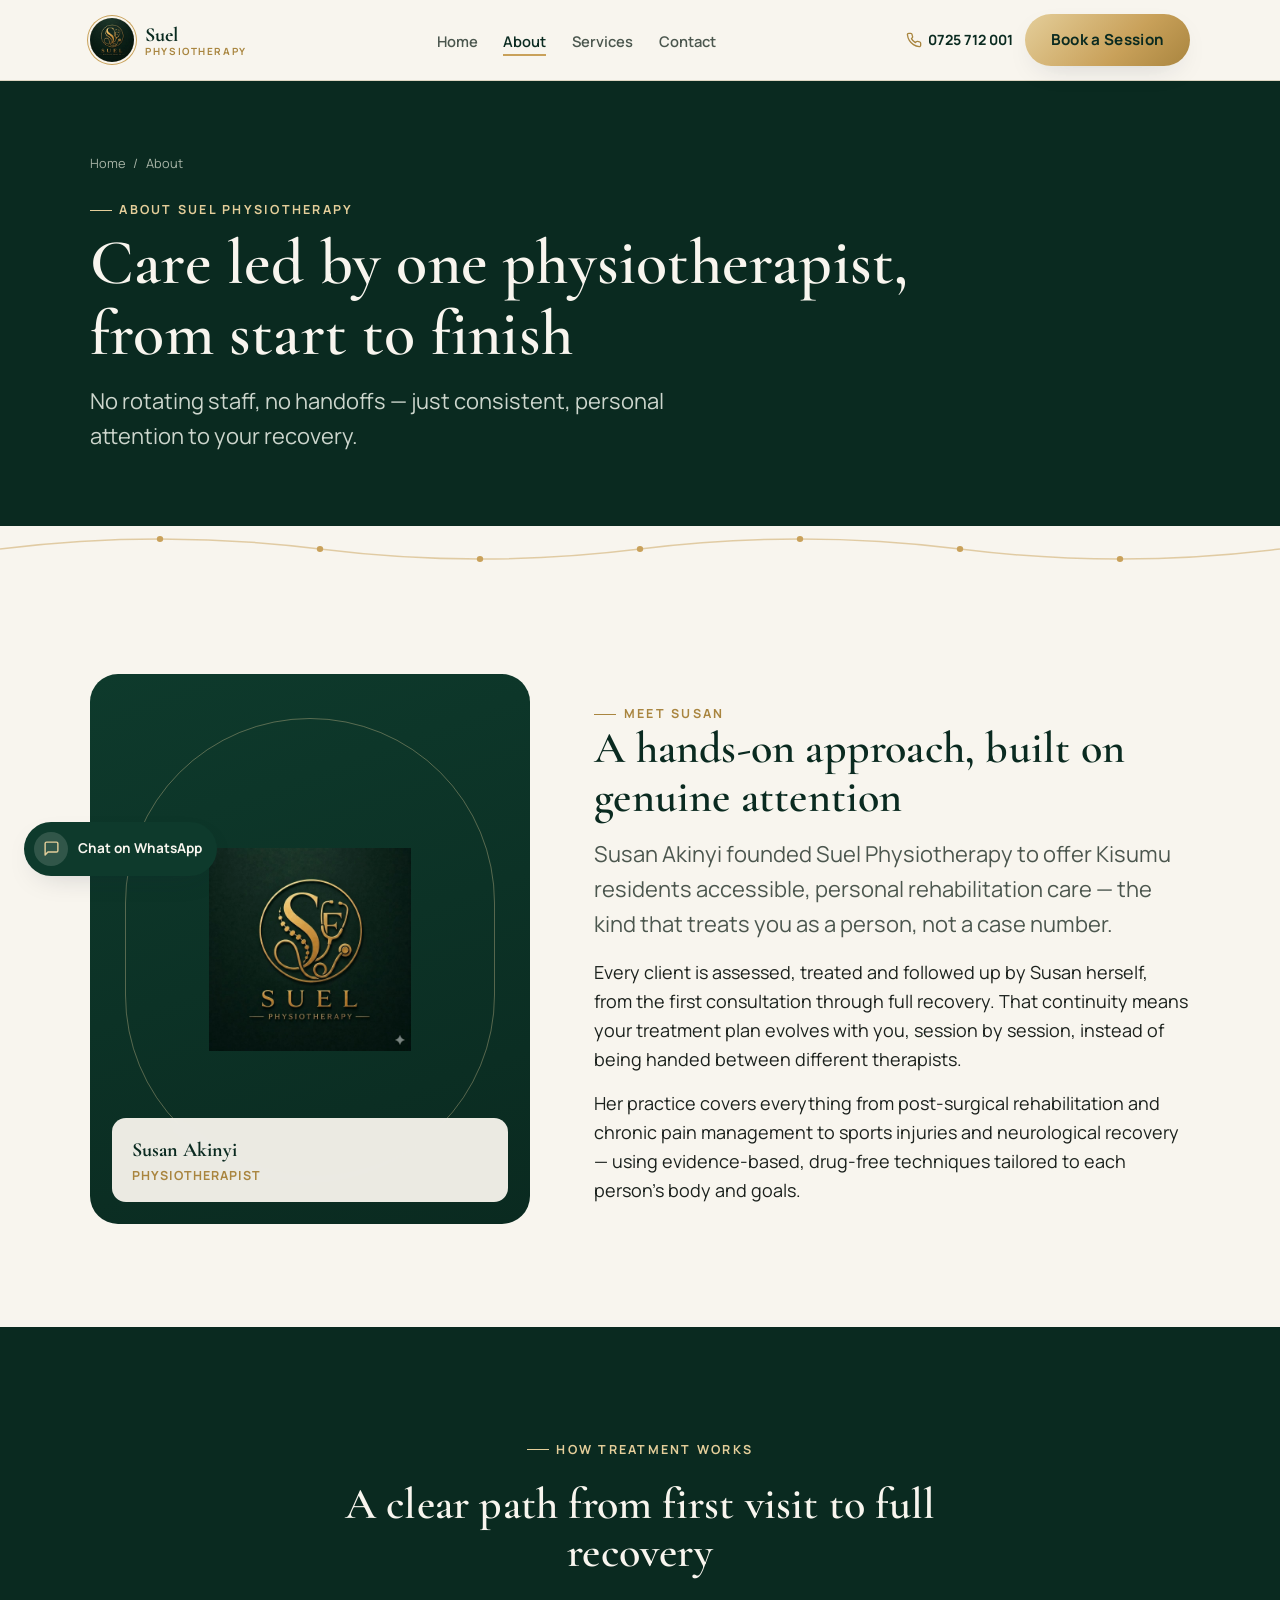
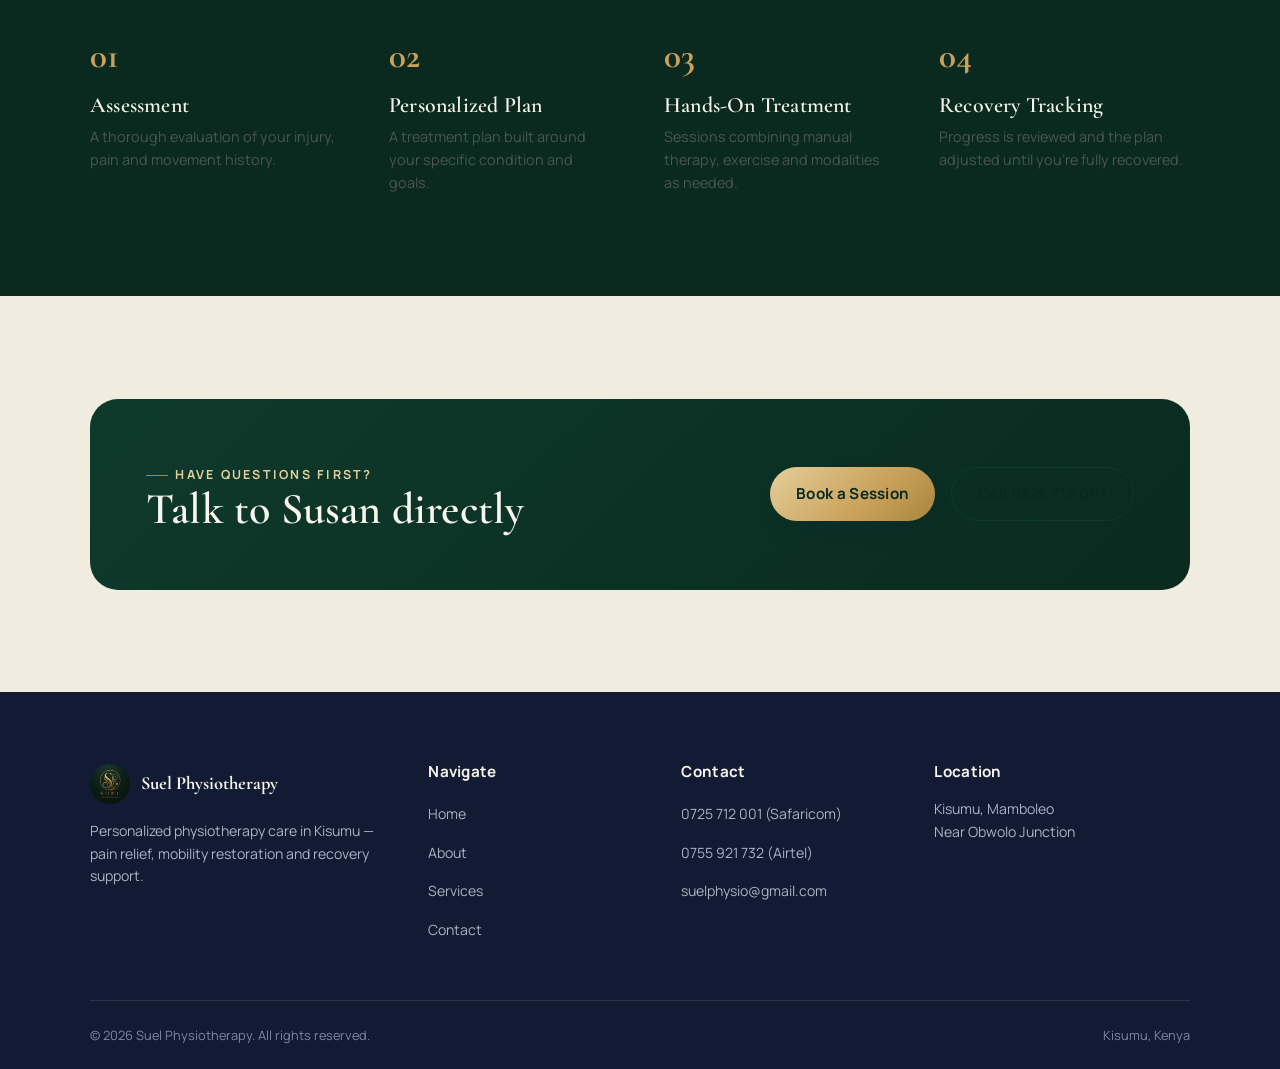
==== commit ee1f91c2: "Initial commit" ====
--- a/about.html
+++ b/about.html
@@ -5,7 +5,7 @@
 <meta name="viewport" content="width=device-width, initial-scale=1.0">
 <title>About Susan Akinyi — Suel Physiotherapy</title>
 <meta name="description" content="Meet Susan Akinyi, the physiotherapist behind Suel Physiotherapy in Kisumu. Learn her approach to personalized, hands-on recovery care.">
-<link rel="icon" type="image/jpeg" href="assets/logo.jpg">
+<link rel="icon" type="image/jpeg" href="./assets/logo.jpg.jpeg">
 <link rel="stylesheet" href="css/styles.css">
 </head>
 <body>
@@ -15,7 +15,7 @@
 <header class="site-header">
   <nav class="nav container" aria-label="Primary">
     <a href="index.html" class="brand">
-      <img src="assets/logo.jpg" alt="Suel Physiotherapy logo">
+      <img src="./assets/logo.jpg.jpeg" alt="Suel Physiotherapy logo">
       <span class="brand-text">
         <span class="name">Suel</span>
         <span class="tag">Physiotherapy</span>
@@ -61,7 +61,7 @@
     <div class="container split">
       <div class="split-media reveal">
         <div class="ring-deco"></div>
-        <img src="assets/logo.jpg" alt="Suel Physiotherapy monogram">
+        <img src="./assets/logo.jpg.jpeg" alt="Suel Physiotherapy monogram">
         <div class="credential-pill">
           <div class="name">Susan Akinyi</div>
           <div class="role">Physiotherapist</div>
@@ -131,7 +131,7 @@
     <div class="footer-grid">
       <div class="footer-col">
         <div class="footer-brand">
-          <img src="assets/logo.jpg" alt="Suel Physiotherapy logo">
+          <img src="./assets/logo.jpg.jpeg" alt="Suel Physiotherapy logo">
           <span class="name">Suel Physiotherapy</span>
         </div>
         <p class="desc">Personalized physiotherapy care in Kisumu — pain relief, mobility restoration and recovery support.</p>
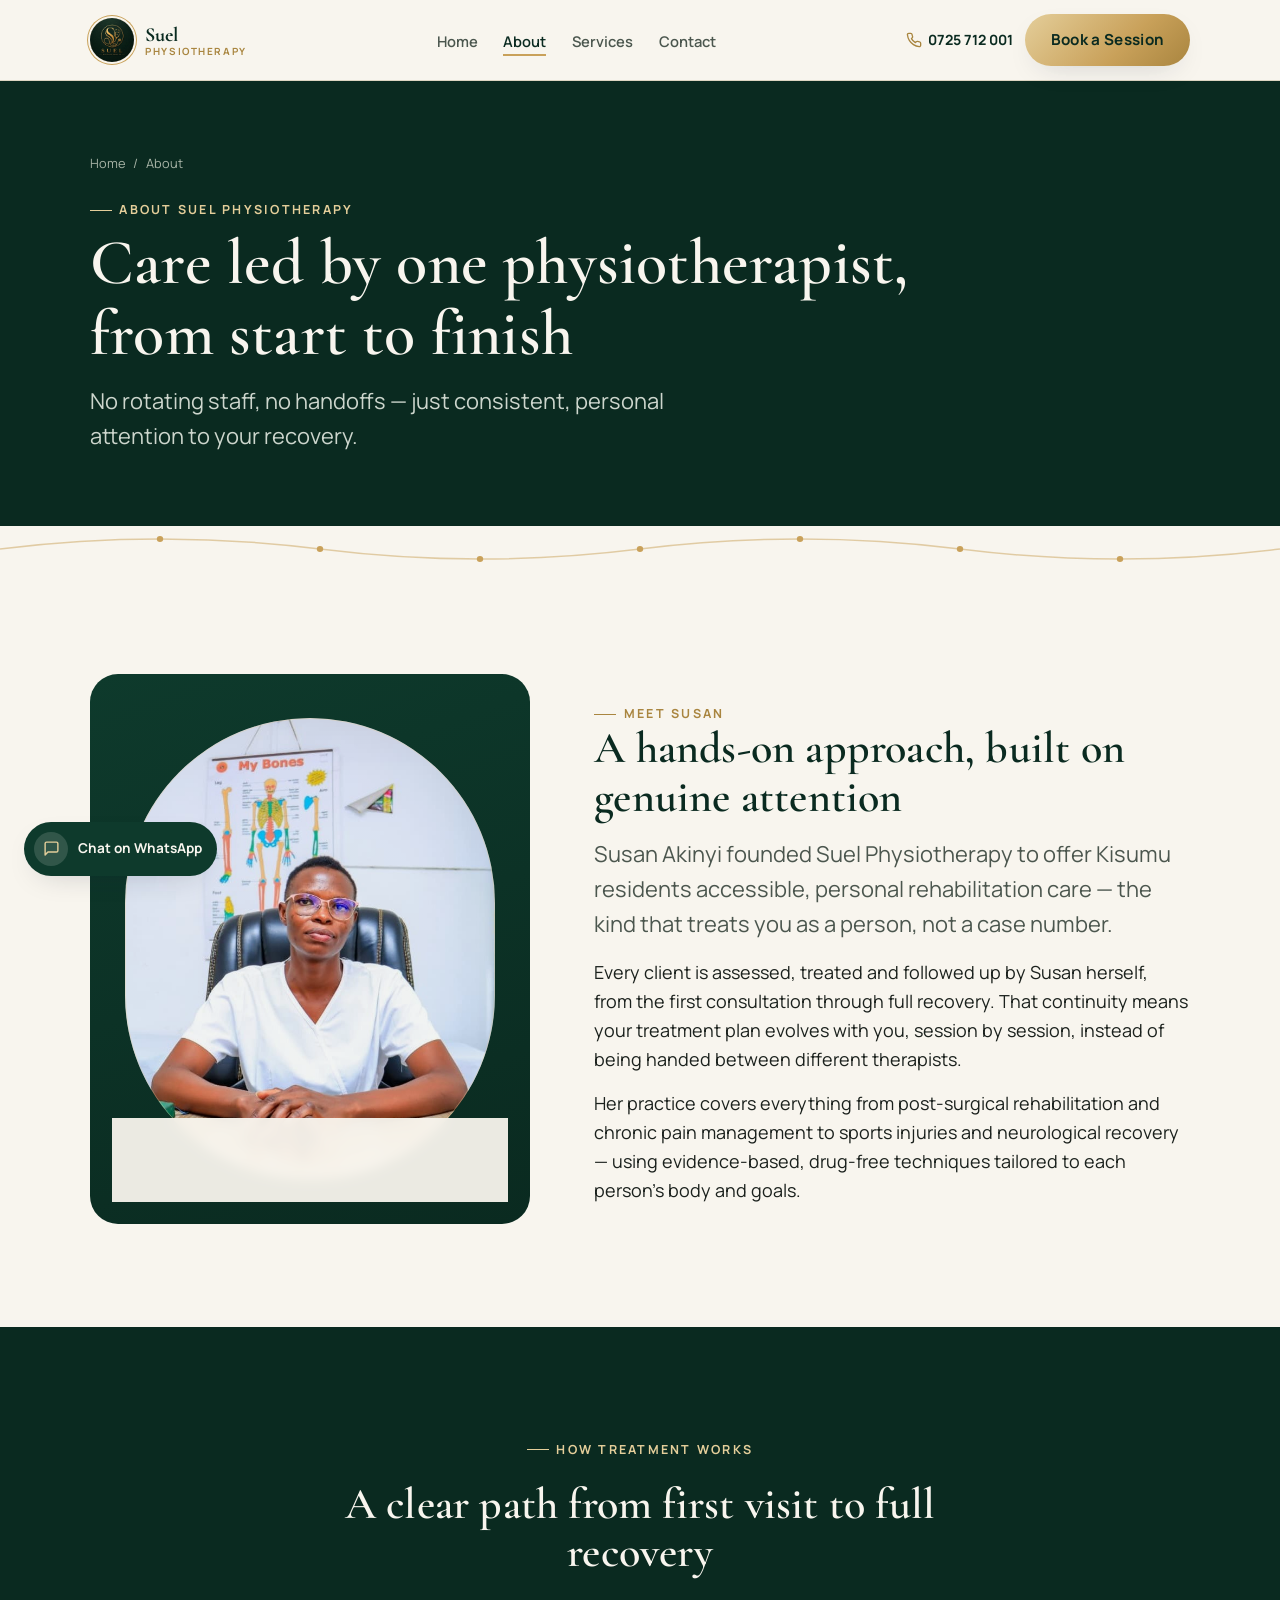
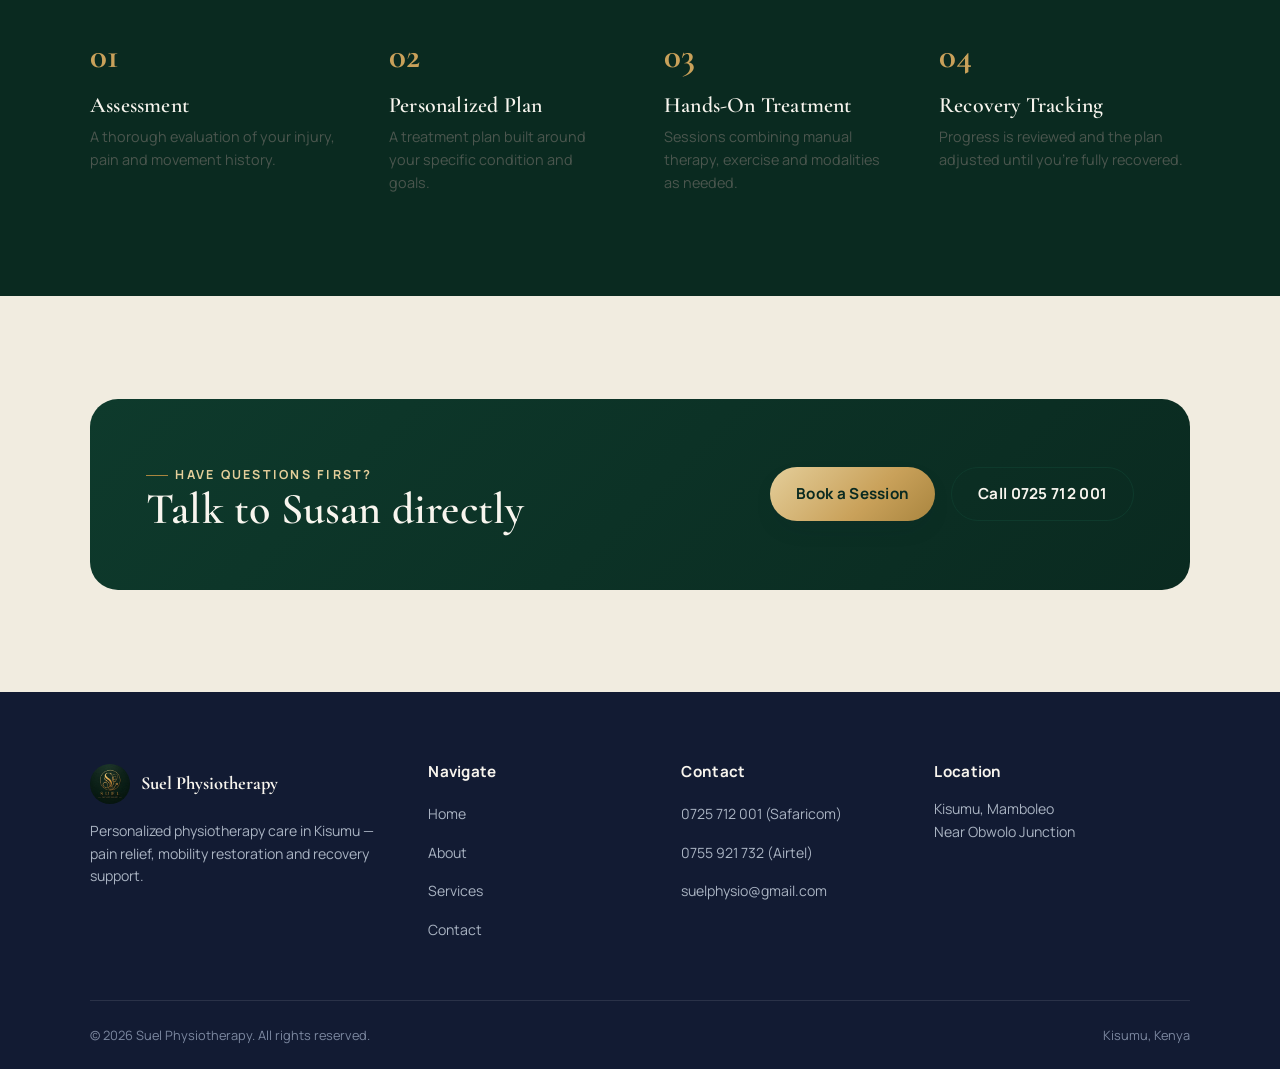
==== commit e7ed6170: "Initial site build" ====
--- a/about.html
+++ b/about.html
@@ -61,7 +61,7 @@
     <div class="container split">
       <div class="split-media reveal">
         <div class="ring-deco"></div>
-        <img src="./assets/logo.jpg.jpeg" alt="Suel Physiotherapy monogram">
+        <img src="./assets/susan.jpg.jpeg" alt="Susan, Physiotherapist">
         <div class="credential-pill">
           <div class="name">Susan Akinyi</div>
           <div class="role">Physiotherapist</div>
--- a/css/styles.css
+++ b/css/styles.css
@@ -414,6 +414,15 @@
 }
 .hero-float-card .dot svg { width: 17px; height: 17px; stroke: var(--forest); }
 .hero-float-card span { color: var(--ink-faint); font-weight: 600; display: block; font-size: 0.72rem; }
+.cta-banner .btn-secondary,
+.hero .btn-secondary{
+  color:var(--cream)
+}
+.cta-banner .btn-secondary:hover,
+.hero .btn-secondary:hover{
+  background: var(--cream);
+  color: var(--forest-darker);
+}
 
 @media (max-width: 900px) {
   .hero-grid { grid-template-columns: 1fr; }
@@ -471,7 +480,7 @@
   font-weight: 700;
   letter-spacing: 0.05em;
 }
-.service-card h3 { margin-top: 0.6rem; font-size: var(--step-1); }
+.service-card h3 { margin-top: 0.6rem; font-size: var(--step-1); color: var(--forest-darker) }
 .service-card p { margin-top: 0.6rem; color: var(--ink-soft); font-size: 0.92rem; }
 
 @media (max-width: 900px) { .services-grid { grid-template-columns: repeat(2, 1fr); } }
@@ -506,11 +515,23 @@
   justify-content: center;
   overflow: hidden;
 }
-.split-media img { width: 46%; opacity: 0.95; }
+.split-media img {
+  position: absolute;
+  inset: 8%;
+  width: 84%;
+  height: 84%;
+  object-fit: cover;
+  object-position: top center;
+  border-radius: 999px;
+  opacity: 0.95;
+  z-index: 1;
+}
 .split-media .ring-deco {
   position: absolute; inset: 8%;
   border: 1px solid rgba(228,206,154,0.35);
   border-radius: 999px;
+  z-index: 2;
+  pointer-events: none;
 }
 .credential-pill {
   position: absolute;
@@ -519,6 +540,7 @@
   backdrop-filter: blur(6px);
   border-radius: var(--radius-md);
   padding: 1rem 1.2rem;
+  z-index: 3;
 }
 .credential-pill .name { font-family: var(--font-display); font-weight: 700; font-size: 1.25rem; color: var(--forest-darker); }
 .credential-pill .role { font-size: 0.78rem; letter-spacing: 0.08em; text-transform: uppercase; color: var(--gold-dim); font-weight: 700; }
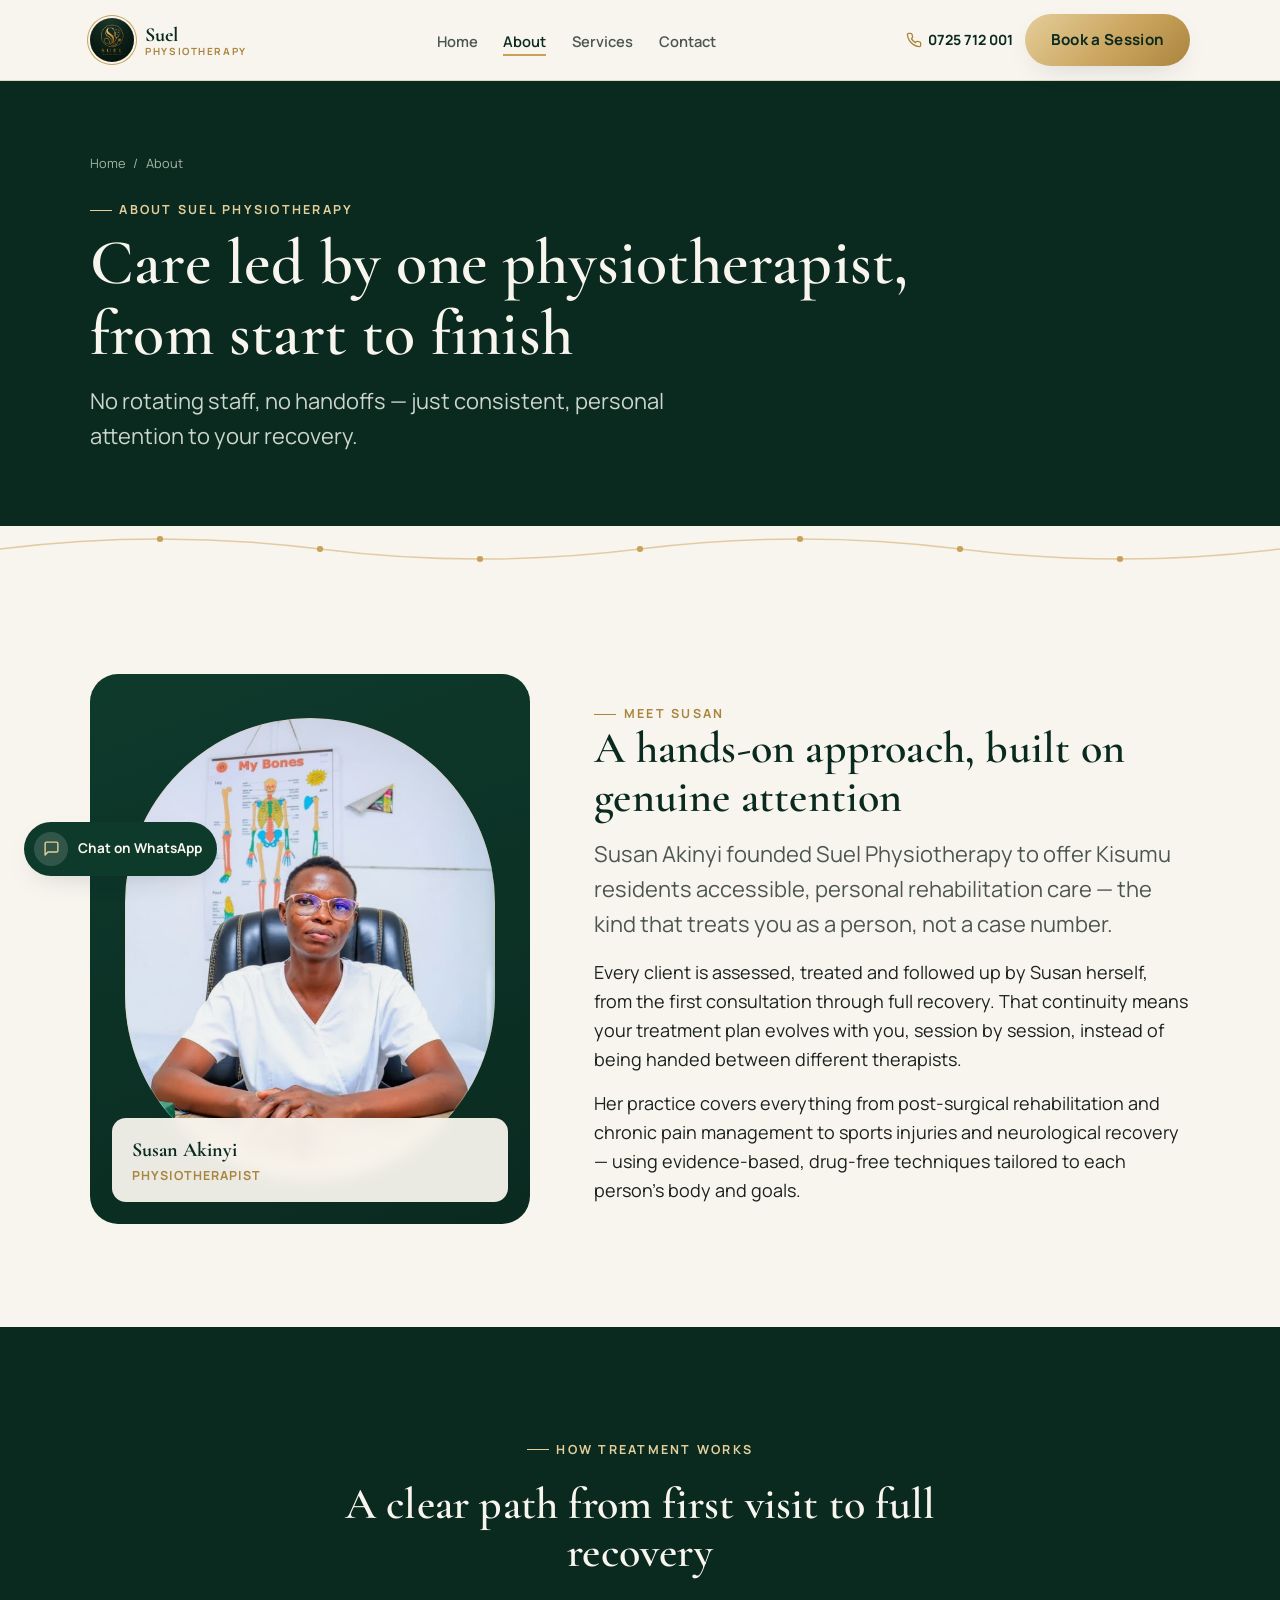
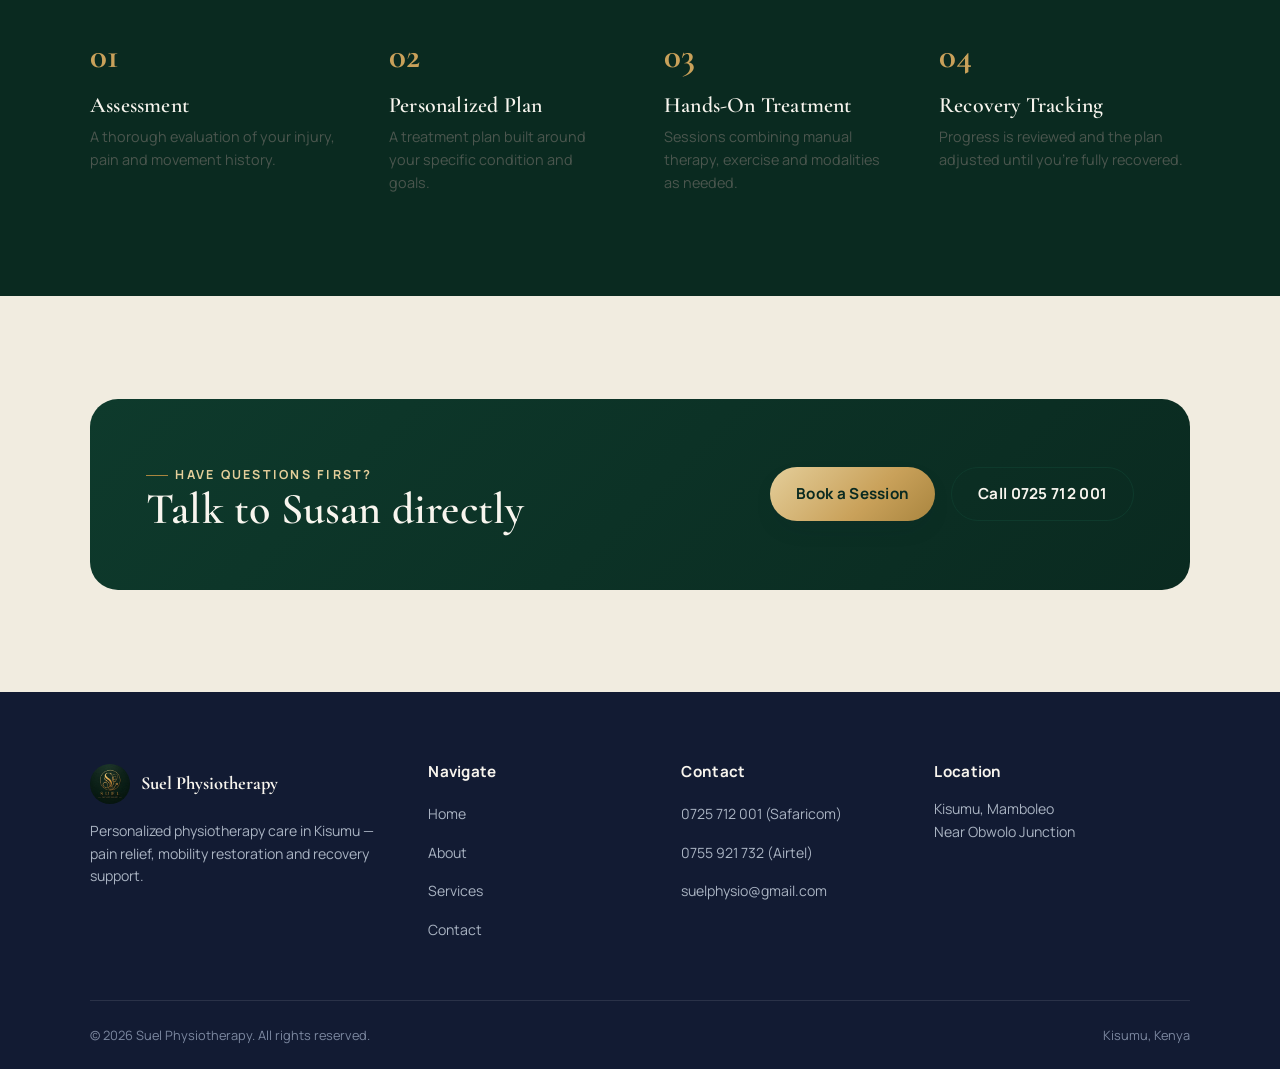
==== commit 73625ed6: "Fixed image collapsing and navbar" ====
--- a/about.html
+++ b/about.html
@@ -22,6 +22,11 @@
       </span>
     </a>
     <ul class="nav-links" id="navLinks">
+      <li class="nav-close-wrap">
+        <button class="nav-close" id="navClose" aria-label="Close menu">
+          <svg viewBox="0 0 24 24" fill="none" stroke="currentColor" stroke-width="2" stroke-linecap="round"><path d="M18 6 6 18M6 6l12 12"/></svg>
+        </button>
+      </li>
       <li><a href="index.html">Home</a></li>
       <li><a href="about.html" aria-current="page">About</a></li>
       <li><a href="services.html">Services</a></li>
@@ -39,6 +44,7 @@
     </button>
   </nav>
 </header>
+<div class="nav-backdrop" id="navBackdrop"></div>
 
 <main id="main">
 
--- a/css/styles.css
+++ b/css/styles.css
@@ -63,6 +63,11 @@
 button { font: inherit; cursor: pointer; border: none; background: none; color: inherit; }
 input, textarea, select { font: inherit; color: inherit; }
 
+html,body{
+  overflow-x: hidden;
+  max-width: 100%;
+}
+
 body {
   font-family: var(--font-body);
   background: var(--cream);
@@ -259,6 +264,38 @@
   background: var(--forest-darker);
   border-radius: 2px;
   transition: transform 0.3s var(--ease), opacity 0.3s var(--ease);
+}
+
+.nav-backdrop {
+  display: none;
+  position: fixed;
+  inset: 0;
+  background: rgba(10, 42, 32, 0.55);
+  z-index: 95;
+  opacity: 0;
+  transition: opacity 0.3s var(--ease);
+}
+.nav-backdrop.is-visible { display: block; opacity: 1; }
+
+.nav-close-wrap { display: none; }
+
+@media (max-width: 860px) {
+  .nav-close-wrap {
+    display: flex;
+    justify-content: flex-end;
+    width: 100%;
+    margin-bottom: 1.5rem;
+  }
+  .nav-close {
+    display: flex;
+    align-items: center;
+    justify-content: center;
+    width: 38px;
+    height: 38px;
+    border-radius: 50%;
+    background: rgba(248,245,238,0.12);
+  }
+  .nav-close svg { width: 18px; height: 18px; stroke: var(--cream); }
 }
 
 @media (max-width: 860px) {
@@ -276,6 +313,10 @@
     transform: translateX(100%);
     transition: transform 0.4s var(--ease);
   }
+  .nav-links a:hover,
+  .nav-links a[aria-current="page"] {
+    color: var(--gold-soft);
+  }
   .nav-links.is-open { transform: translateX(0); }
   .nav-links a { color: var(--cream); font-size: 1.15rem; }
   .nav-links a::after { background: var(--gold-soft); }
@@ -514,6 +555,7 @@
   align-items: center;
   justify-content: center;
   overflow: hidden;
+  min-height: 320px;
 }
 .split-media img {
   position: absolute;
@@ -550,7 +592,7 @@
 
 @media (max-width: 860px) {
   .split { grid-template-columns: 1fr; }
-  .split-media { max-width: 340px; margin-inline: auto; }
+  .split-media { max-width: 340px; width: 100%; min-height: 340px; margin-inline: auto; }
 }
 
 /* ---------- Approach steps (real sequence -> numbered) ---------- */
